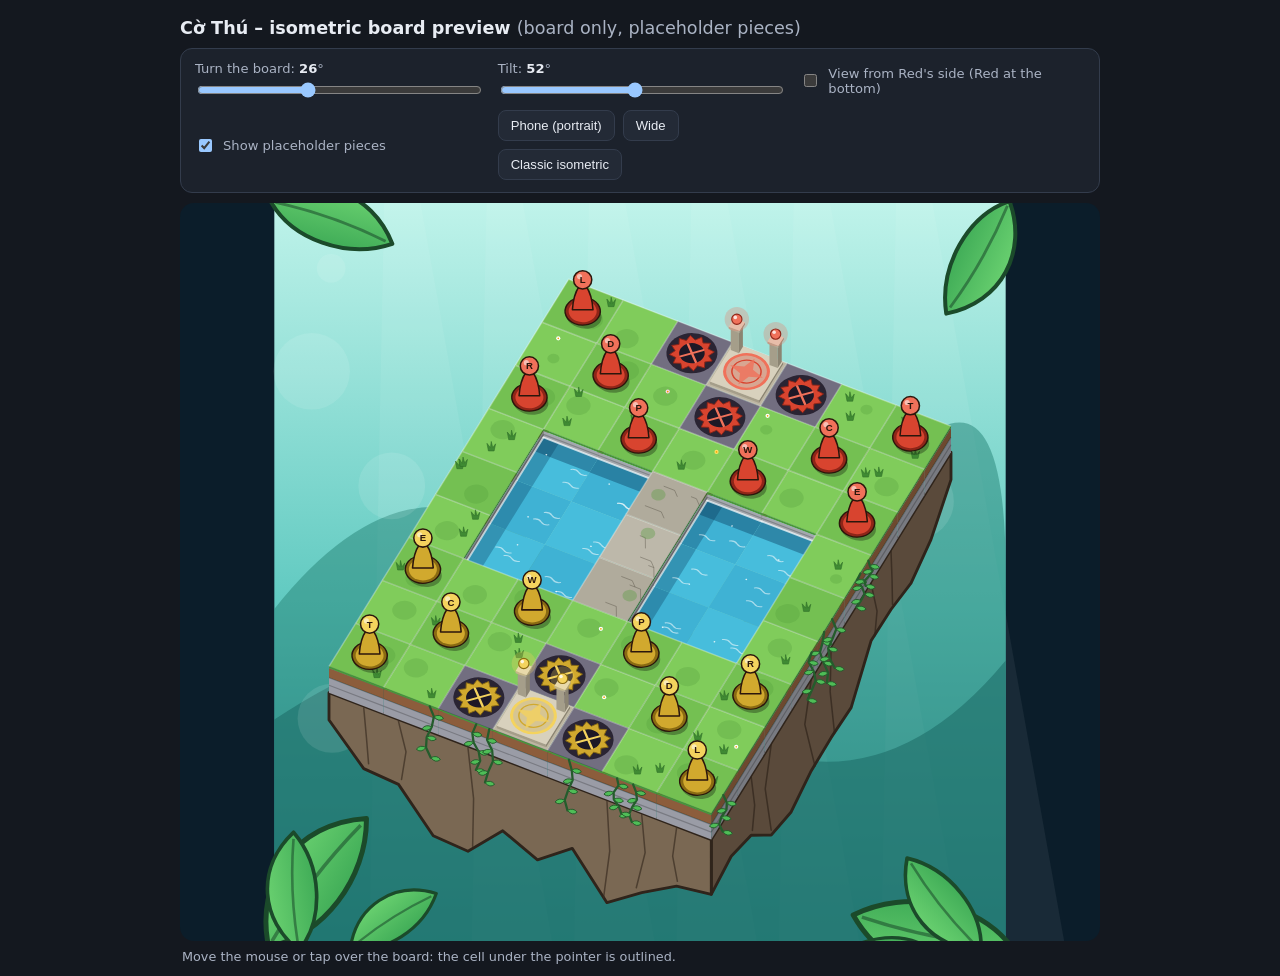
==== iso-preview.html @ 0ad6a96f "Add files via upload" ====
<!DOCTYPE html>
<html lang="en">
<head>
<meta charset="UTF-8">
<meta name="viewport" content="width=device-width, initial-scale=1.0">
<title>Cờ Thú – isometric board preview</title>
<style>
  :root { color-scheme: dark; }
  body { margin: 0; background: #14181f; color: #e8ecf3; font-family: system-ui, -apple-system, "Segoe UI", sans-serif; }
  .wrap { max-width: 920px; margin: 0 auto; padding: 12px; }
  h1 { font-size: 1.1rem; margin: 6px 0 10px; }
  .panel { display: grid; grid-template-columns: repeat(auto-fit, minmax(210px, 1fr)); gap: 10px 18px; background: #1c222c; border: 1px solid #333c4c; border-radius: 12px; padding: 12px 14px; margin-bottom: 10px; }
  label { display: flex; flex-direction: column; gap: 4px; font-size: 0.82rem; color: #aab3c4; }
  label b { color: #e8ecf3; font-weight: 600; }
  label.row { flex-direction: row; align-items: center; gap: 8px; }
  input[type=range] { width: 100%; }
  #stage { border-radius: 14px; overflow: hidden; background: #0b1d2a; touch-action: manipulation; }
  #stage svg { display: block; width: 100%; height: auto; max-height: 82vh; }
  #hint { font-size: 0.8rem; color: #aab3c4; margin: 8px 2px 0; min-height: 1.2em; }
  .btns { display: flex; gap: 8px; flex-wrap: wrap; }
  button { background: #232a36; color: #e8ecf3; border: 1px solid #333c4c; border-radius: 8px; padding: 7px 12px; font-size: 0.82rem; cursor: pointer; }
  button:hover { border-color: #f4c063; }
</style>
</head>
<body>
<div class="wrap">
  <h1>Cờ Thú – isometric board preview <span style="font-weight:400;color:#aab3c4">(board only, placeholder pieces)</span></h1>

  <div class="panel">
    <label><span>Turn the board: <b id="yawVal">26</b>°</span><input id="yaw" type="range" min="8" max="55" value="26"></label>
    <label><span>Tilt: <b id="pitchVal">52</b>°</span><input id="pitch" type="range" min="34" max="72" value="52"></label>
    <label class="row"><input id="flip" type="checkbox"> View from Red's side (Red at the bottom)</label>
    <label class="row"><input id="pieces" type="checkbox" checked> Show placeholder pieces</label>
    <div class="btns">
      <button data-preset="26,52">Phone (portrait)</button>
      <button data-preset="34,46">Wide</button>
      <button data-preset="45,42">Classic isometric</button>
    </div>
  </div>

  <div id="stage"></div>
  <div id="hint">Move the mouse or tap over the board: the cell under the pointer is outlined.</div>
</div>

<script src="js/cothu-iso.js"></script>
<script>
  // Starting layout (same as CT.createBoard in cothu.js)
  const LAYOUT = [["lion",0,0,"top"],["tiger",6,0,"top"],["dog",1,1,"top"],["cat",5,1,"top"],["rat",0,2,"top"],["leopard",2,2,"top"],["wolf",4,2,"top"],["elephant",6,2,"top"],
                  ["tiger",0,8,"bottom"],["lion",6,8,"bottom"],["cat",1,7,"bottom"],["dog",5,7,"bottom"],["elephant",0,6,"bottom"],["wolf",2,6,"bottom"],["leopard",4,6,"bottom"],["rat",6,6,"bottom"]]
                 .map(([type,x,y,owner]) => ({ type, x, y, owner }));

  const $ = id => document.getElementById(id);
  const stage = $("stage");
  let scene = null;

  function cellName(x, y) { return "abcdefg"[x] + (9 - y); } // same notation as ctSquareName() in cothu.js

  function draw() {
    scene = CTIso.render({
      yaw: +$("yaw").value, pitch: +$("pitch").value, scale: 64,
      flip: $("flip").checked, pieces: $("pieces").checked ? LAYOUT : []
    });
    stage.innerHTML = scene.svg;
    const svg = stage.querySelector("svg");
    const hl = document.createElementNS("http://www.w3.org/2000/svg", "polygon");
    hl.setAttribute("fill", "rgba(255,255,255,0.18)");
    hl.setAttribute("stroke", "#fff");
    hl.setAttribute("stroke-width", "3");
    hl.setAttribute("stroke-linejoin", "round");
    hl.setAttribute("pointer-events", "none");
    hl.style.display = "none";
    svg.appendChild(hl);

    function cellAt(evt) {
      const pt = svg.createSVGPoint();
      pt.x = evt.clientX; pt.y = evt.clientY;
      const m = svg.getScreenCTM();
      if (!m) return null;
      const p = pt.matrixTransform(m.inverse());
      let hit = null;
      Object.keys(scene.cells).forEach(k => {
        const poly = scene.cells[k].top;
        if (inside(p.x, p.y, poly)) hit = k;
      });
      return hit;
    }
    function onMove(evt) {
      const k = cellAt(evt);
      if (!k) { hl.style.display = "none"; return; }
      hl.setAttribute("points", scene.cells[k].top.map(p => p[0] + "," + p[1]).join(" "));
      hl.style.display = "";
      const [x, y] = k.split(",").map(Number);
      const kind = CTIso.isRiver(x, y) ? "river" : CTIso.denOwner(x, y) ? "den" : CTIso.trapOwner(x, y) ? "trap" : "land";
      $("hint").textContent = "Cell " + cellName(x, y) + " – " + kind;
    }
    svg.addEventListener("pointermove", onMove);
    svg.addEventListener("pointerdown", onMove);
    svg.addEventListener("pointerleave", () => { hl.style.display = "none"; });
  }

  function inside(px, py, poly) { // point in convex polygon
    let sign = 0;
    for (let i = 0; i < poly.length; i++) {
      const a = poly[i], b = poly[(i + 1) % poly.length];
      const cross = (b[0] - a[0]) * (py - a[1]) - (b[1] - a[1]) * (px - a[0]);
      if (cross !== 0) { if (sign === 0) sign = cross > 0 ? 1 : -1; else if ((cross > 0 ? 1 : -1) !== sign) return false; }
    }
    return true;
  }

  function sync() { $("yawVal").textContent = $("yaw").value; $("pitchVal").textContent = $("pitch").value; draw(); }
  ["yaw", "pitch", "flip", "pieces"].forEach(id => $(id).addEventListener("input", sync));
  document.querySelectorAll("[data-preset]").forEach(b => b.addEventListener("click", () => {
    const [y, p] = b.dataset.preset.split(",");
    $("yaw").value = y; $("pitch").value = p; sync();
  }));
  sync();
</script>
</body>
</html>
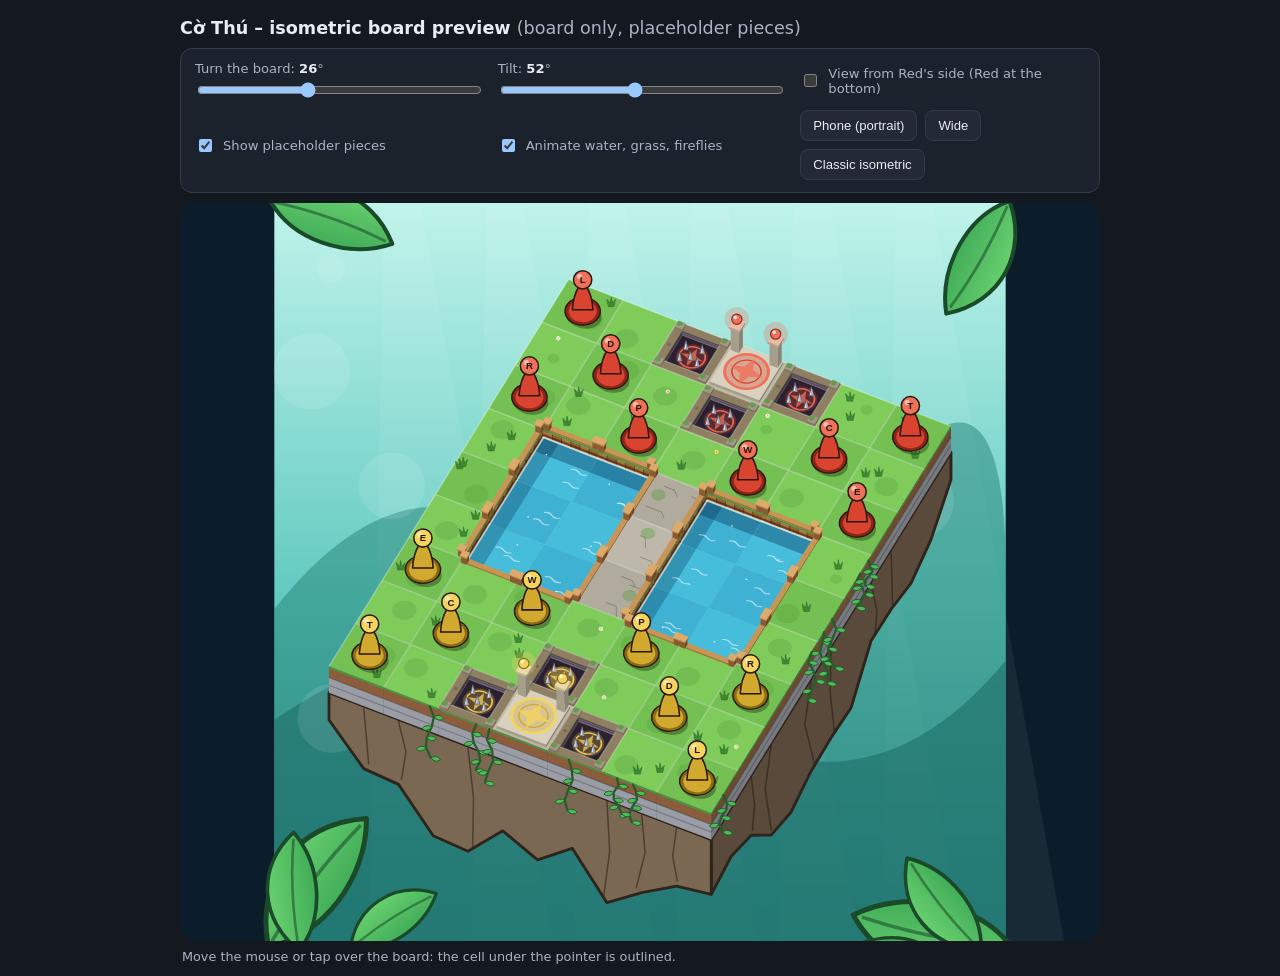
==== commit 6ab00880: "Add files via upload" ====
--- a/iso-preview.html
+++ b/iso-preview.html
@@ -31,6 +31,7 @@
     <label><span>Tilt: <b id="pitchVal">52</b>°</span><input id="pitch" type="range" min="34" max="72" value="52"></label>
     <label class="row"><input id="flip" type="checkbox"> View from Red's side (Red at the bottom)</label>
     <label class="row"><input id="pieces" type="checkbox" checked> Show placeholder pieces</label>
+    <label class="row"><input id="animate" type="checkbox" checked> Animate water, grass, fireflies</label>
     <div class="btns">
       <button data-preset="26,52">Phone (portrait)</button>
       <button data-preset="34,46">Wide</button>
@@ -58,7 +59,7 @@
   function draw() {
     scene = CTIso.render({
       yaw: +$("yaw").value, pitch: +$("pitch").value, scale: 64,
-      flip: $("flip").checked, pieces: $("pieces").checked ? LAYOUT : []
+      flip: $("flip").checked, pieces: $("pieces").checked ? LAYOUT : [], animate: $("animate").checked
     });
     stage.innerHTML = scene.svg;
     const svg = stage.querySelector("svg");
@@ -109,7 +110,7 @@
   }
 
   function sync() { $("yawVal").textContent = $("yaw").value; $("pitchVal").textContent = $("pitch").value; draw(); }
-  ["yaw", "pitch", "flip", "pieces"].forEach(id => $(id).addEventListener("input", sync));
+  ["yaw", "pitch", "flip", "pieces", "animate"].forEach(id => $(id).addEventListener("input", sync));
   document.querySelectorAll("[data-preset]").forEach(b => b.addEventListener("click", () => {
     const [y, p] = b.dataset.preset.split(",");
     $("yaw").value = y; $("pitch").value = p; sync();
